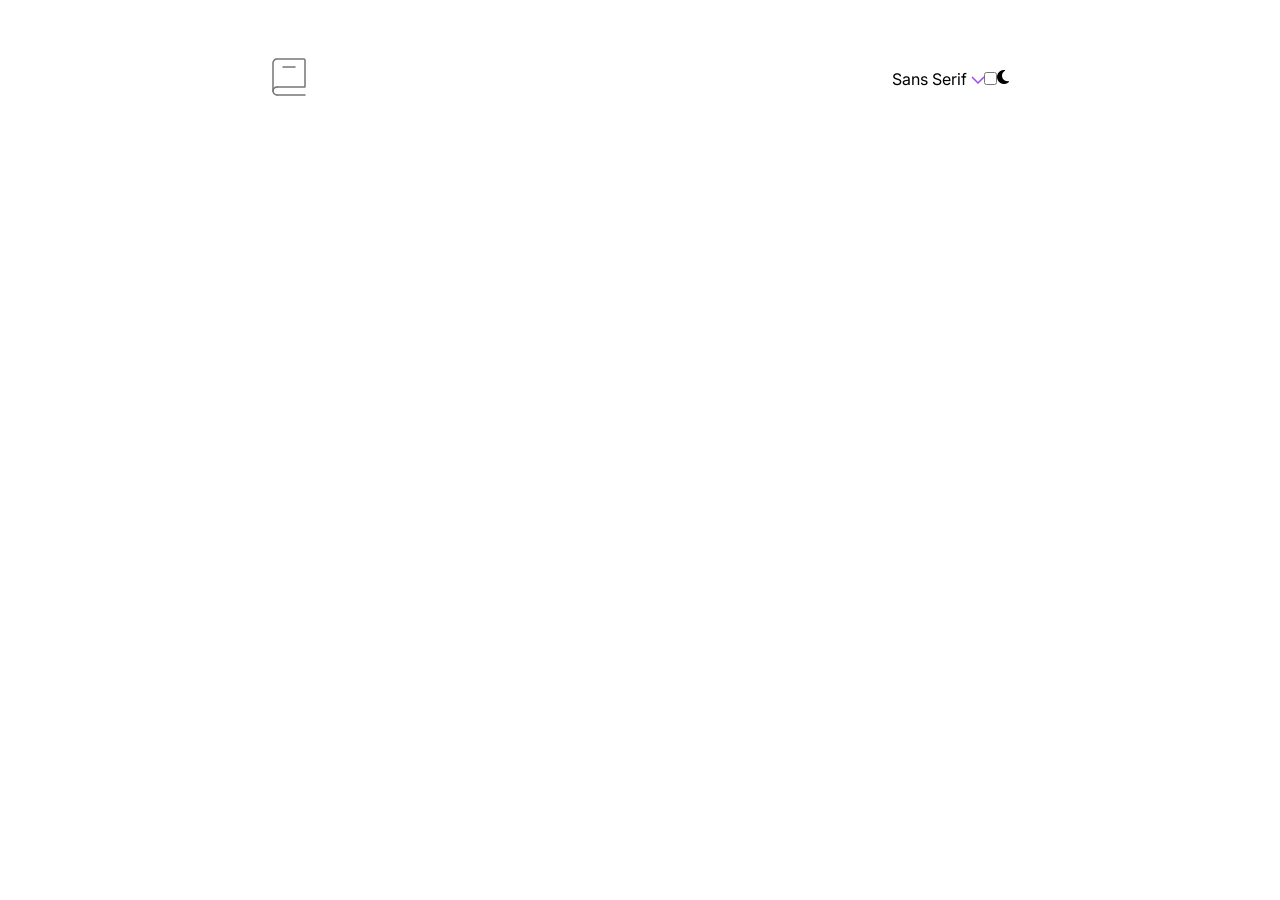
==== index..html @ 3af65f43 "Header da ki elemanlar yatay olarak hizalandı ve konumları belirlendi." ====
<!DOCTYPE html>
<html lang="en">
<head>
    <meta charset="UTF-8">
    <meta http-equiv="X-UA-Compatible" content="IE=edge">
    <meta name="viewport" content="width=device-width, initial-scale=1.0">
    <link rel="stylesheet" href="https://cdnjs.cloudflare.com/ajax/libs/font-awesome/6.5.1/css/all.min.css" integrity="sha512-DTOQO9RWCH3ppGqcWaEA1BIZOC6xxalwEsw9c2QQeAIftl+Vegovlnee1c9QX4TctnWMn13TZye+giMm8e2LwA==" crossorigin="anonymous" referrerpolicy="no-referrer" />
    <link rel="stylesheet" href="assets/css/dictionary-styling.css">
    <title>Dictionary Web App</title>
</head>
<body>
    <header class="top-bar container">
        <div class="left-side">
            <img src="assets/icons/iconoir_book.svg" alt="">
        </div>
        <div class="right-side">
            <div class="font-selector-container">
                <span class="font-family">
                    Sans Serif
                </span>
                <img src="assets/icons/arrow-down.svg" alt="">
            </div>
            <div class="dark-theme-container">
                <label class="toggle" for="dark-theme-selector">
                    <input class="toggle-input" type="checkbox" id="dark-theme-selector">
                    <div class="toggle-fill">
                    </div>
                </label>
                <i class="fa-solid fa-moon"></i>
            </div>
        </div>
    </header>
</body>
</html>
---- assets/css/dictionary-styling.css ----
@import url('https://fonts.googleapis.com/css2?family=Inconsolata:wght@400;700&family=Inter:wght@400;700&family=Lora:wght@400;700&display=swap');

*,*::after,*::before{
    padding: 0;
    margin: 0;
    box-sizing: border-box;
}

body{
    font-family: 'Inter', sans-serif;
}

.container{
    width: 737px;
    margin: 58px auto auto auto;
}

.top-bar{
    display: flex;
    justify-content: space-between;
    align-items: center;
}

.right-side{
    display: flex;
}

.dark-theme-container{
    display: flex;
}
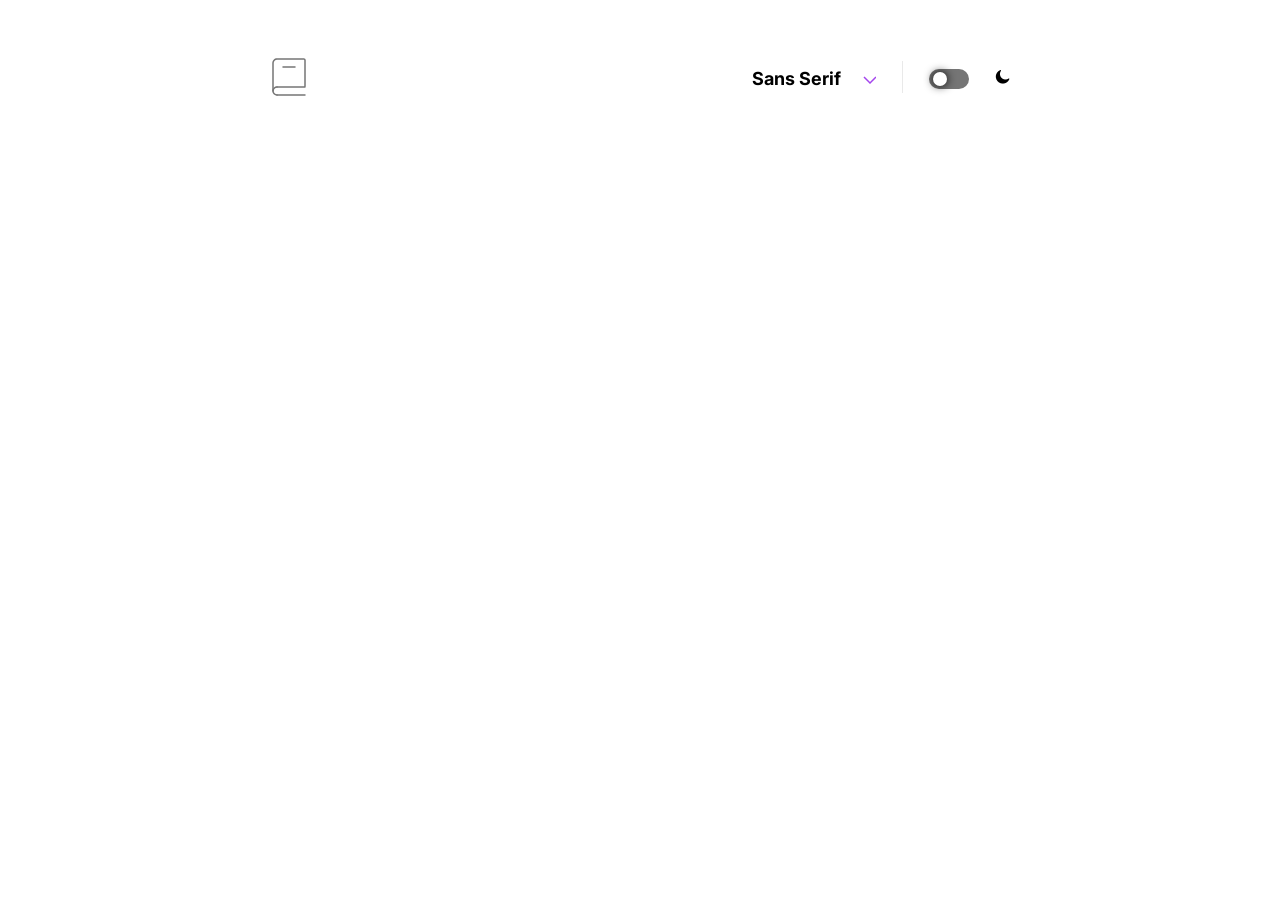
==== commit d61d26a2: "Header kısmı için html ve css işlemleri tamamlandı" ====
--- a/index..html
+++ b/index..html
@@ -20,6 +20,9 @@
                 </span>
                 <img src="assets/icons/arrow-down.svg" alt="">
             </div>
+            <div class="stick-container">
+                <img src="assets/icons/stick.svg" alt="">
+            </div>
             <div class="dark-theme-container">
                 <label class="toggle" for="dark-theme-selector">
                     <input class="toggle-input" type="checkbox" id="dark-theme-selector">
--- a/assets/css/dictionary-styling.css
+++ b/assets/css/dictionary-styling.css
@@ -23,8 +23,62 @@
 
 .right-side{
     display: flex;
+    align-items: center;
 }
 
 .dark-theme-container{
     display: flex;
+    width: 80px;
+    justify-items: center;
+    justify-content: space-between;
+}
+
+.font-family{
+    margin-right: 18px;
+    font-size: 18px;
+    line-height: 24px;
+    font-weight: 700;
+}
+
+.stick-container{
+    margin: 0px 26px;
+}
+
+.toggle{
+    width: 40px;
+    height: 20px;
+    border-radius: 10px;
+    display: inline-block;
+    cursor: pointer;
+}
+.toggle-input{
+    display: none;
+}
+.toggle-fill{
+    position: relative;
+    width: 40px;
+    height: 20px;
+    border-radius: 20px;
+    background: #757575;
+}
+
+.toggle-fill::after{
+    content: "";
+    position: absolute;
+    top: 3.4px;
+    left: 4px;
+    height: 14px;
+    width: 14px;
+    background: #ffff;
+    box-shadow: 0 0 10px rgba(0,0,0.25);
+    border-radius: 50%;
+    transition: transform .5s;
+}
+
+.toggle-input:checked ~ .toggle-fill::after{
+    transform: translateX(19px);
+}
+
+.fa-moon{
+    transform: rotate(-25deg);
 }
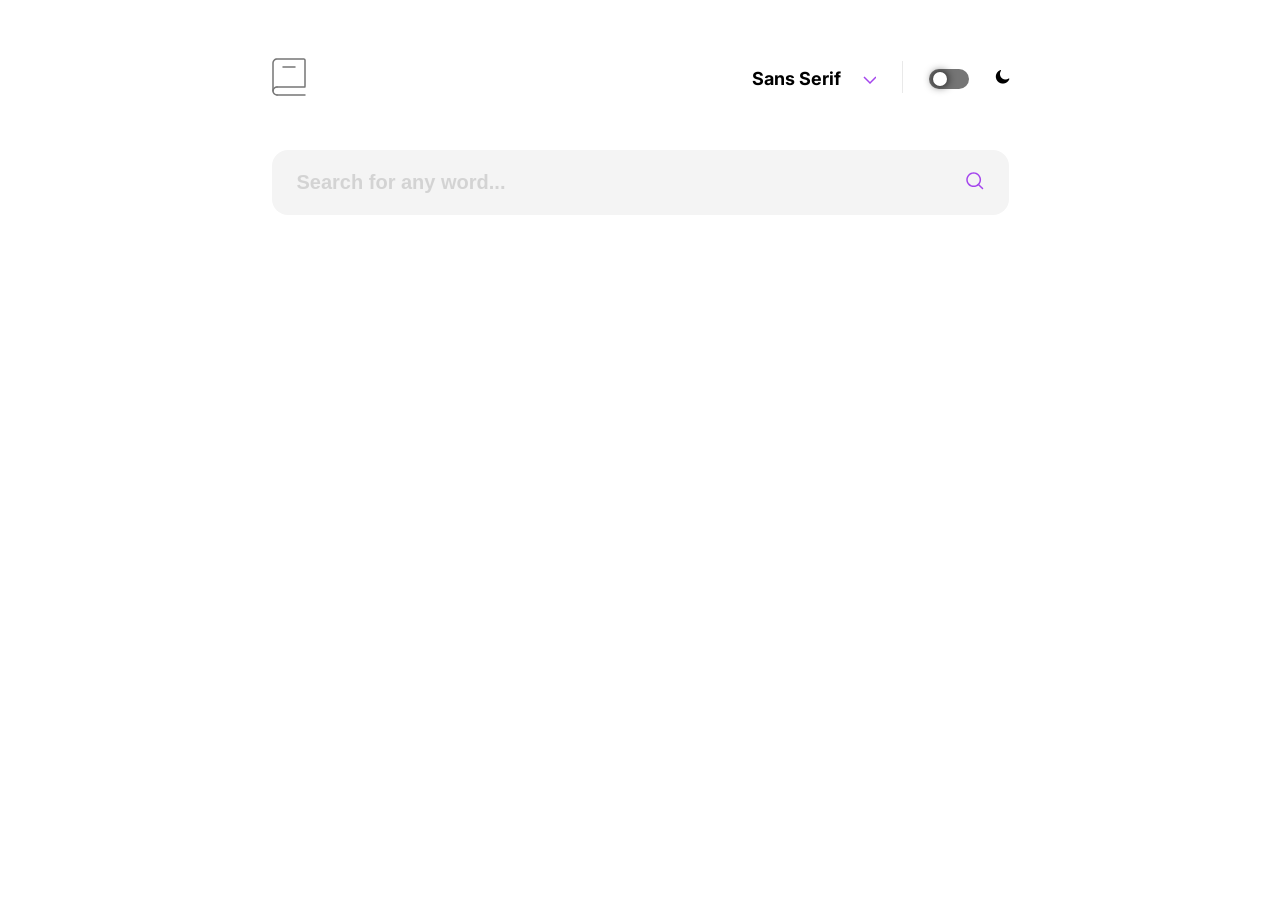
==== commit ac215959: "Sözlükte arama yapılabilmesi için bir input eklendi. input a gerekli css özellikleri verildi." ====
--- a/index..html
+++ b/index..html
@@ -9,6 +9,7 @@
     <title>Dictionary Web App</title>
 </head>
 <body>
+    <!-- Header Bolumu -->
     <header class="top-bar container">
         <div class="left-side">
             <img src="assets/icons/iconoir_book.svg" alt="">
@@ -33,5 +34,12 @@
             </div>
         </div>
     </header>
+    <!-- Search Bolumu -->
+    <div class="search-container container">
+        <input type="text" placeholder="Search for any word...">
+        <span class="search-icon">
+            <img src="assets/icons/search-icon.svg" alt="">
+        </span>
+    </div>
 </body>
 </html>
--- a/assets/css/dictionary-styling.css
+++ b/assets/css/dictionary-styling.css
@@ -8,13 +8,15 @@
 
 body{
     font-family: 'Inter', sans-serif;
+    margin-top: 58px;
 }
 
 .container{
     width: 737px;
-    margin: 58px auto auto auto;
+    margin: auto;
 }
 
+/*  HEADER BOLUMU */
 .top-bar{
     display: flex;
     justify-content: space-between;
@@ -24,6 +26,10 @@
 .right-side{
     display: flex;
     align-items: center;
+}
+
+.font-selector-container{
+    cursor: pointer;
 }
 
 .dark-theme-container{
@@ -81,4 +87,38 @@
 
 .fa-moon{
     transform: rotate(-25deg);
+}
+
+/* Search Bolumu */
+.search-container{
+    margin-top: 50px;
+    position: relative;
+}
+
+.search-container input{
+    width: 100%;
+    border-radius: 16px;
+    background: #F4F4F4;
+    padding: 20px 24px;
+    border: none;
+    color: #2D2D2D;
+    font-size: 20px;
+    font-weight: 700;
+    border: 1px solid transparent;
+}
+
+.search-container input::placeholder{
+    opacity: 0.25;
+}
+
+.search-container input:focus{
+    outline: #A445ED;
+    border: 1px solid #A445ED ;
+}
+
+.search-icon{
+    position: absolute;
+    top: 50%;
+    right: 25px;
+    transform: translateY(-50%);
 }
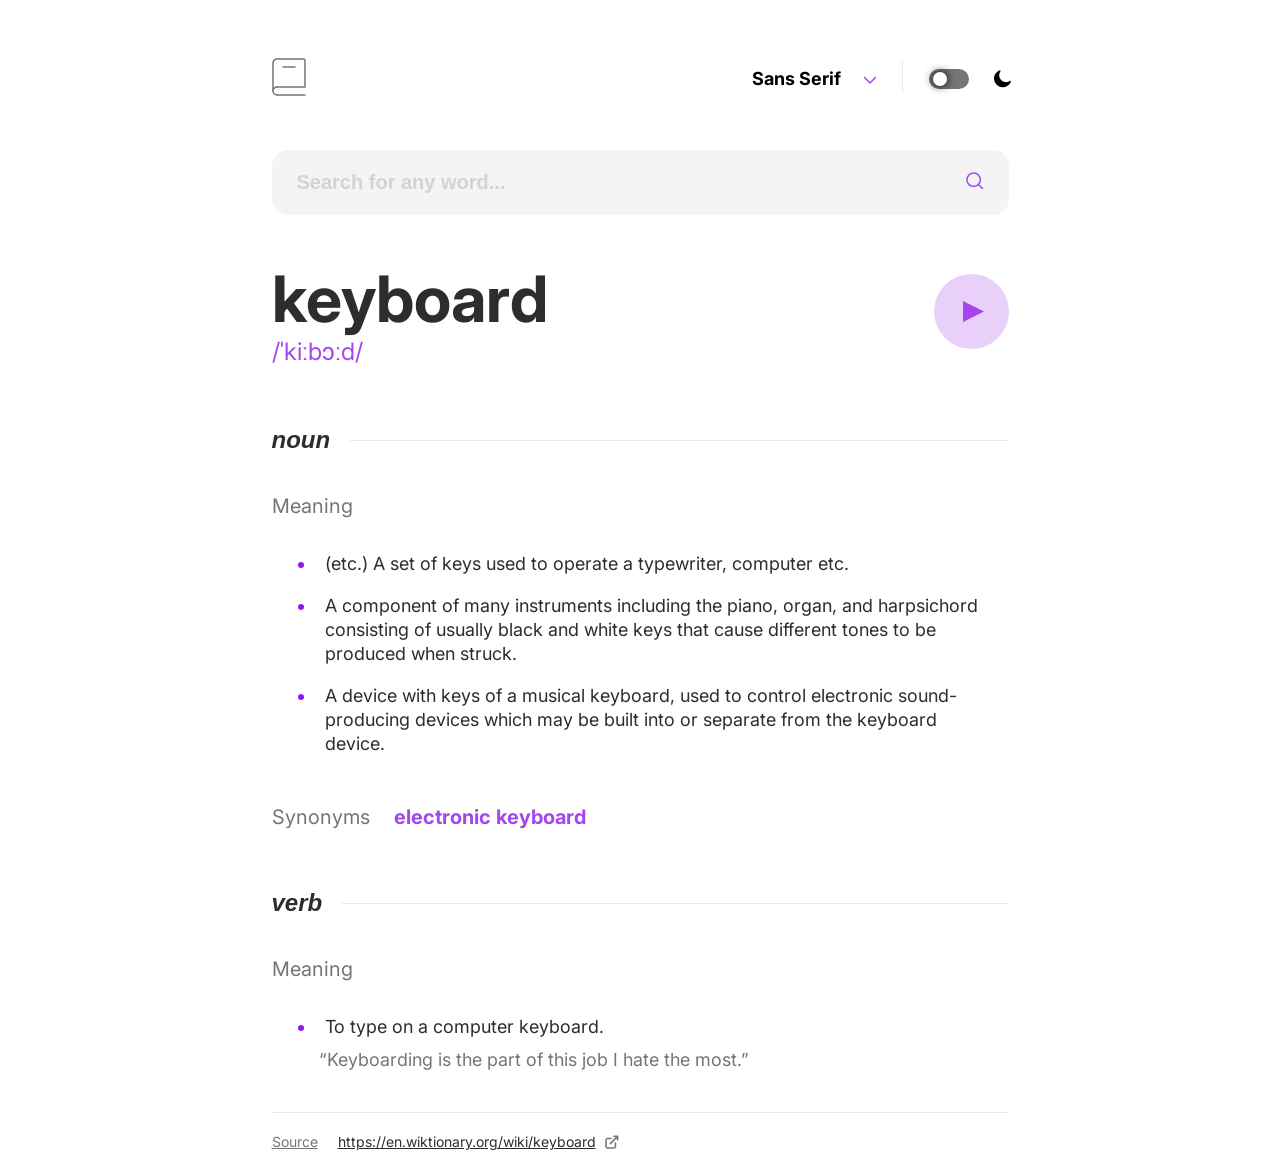
==== commit 2ed000ab: "Arama sonucu bölümü html ve css olarak tamamlandı. Bundan sonra ki işlemler Javascript ile arama son" ====
--- a/index..html
+++ b/index..html
@@ -35,11 +35,58 @@
         </div>
     </header>
     <!-- Search Bolumu -->
-    <div class="search-container container">
+    <section class="search-container container">
         <input type="text" placeholder="Search for any word...">
         <span class="search-icon">
             <img src="assets/icons/search-icon.svg" alt="">
         </span>
-    </div>
+    </section>
+    <!-- Arama Sonucu Bolumu -->
+    <section class="search-result-container container">
+        <div class="search-result">
+            <div class="search-result-text-container">
+                <h2 class="result-text">keyboard</h2>
+                <span class="result-pronunciation">/ˈkiːbɔːd/</span>
+            </div>
+            <button class="voiceover">
+                <img src="assets/icons/voice-icon.svg" alt="">
+            </button>
+        </div>
+        <div class="word-type">
+            <span class="word-type-text">noun</span>
+            <div class="line"></div>
+        </div>
+        <div class="meaning-container">
+            <h3>Meaning</h3>
+            <ul class="meaning-description-list">
+                <li class="description-element">(etc.) A set of keys used to operate a typewriter, computer etc.</li>
+                <li class="description-element">A component of many instruments including the piano, organ, and harpsichord consisting of usually black and white keys that cause different tones to be produced when struck.</li>
+                <li class="description-element">A device with keys of a musical keyboard, used to control electronic sound-producing devices which may be built into or separate from the keyboard device.</li>
+            </ul>
+        </div>
+        <div class="synonim-container">
+            <span class="synonyms-title">Synonyms</span>
+            <a href="#" class="synonyms-content">electronic keyboard</a>
+        </div>
+        <div class="word-type">
+            <span class="word-type-text">verb</span>
+            <div class="line"></div>
+        </div>
+        <div class="meaning-container">
+            <h3>Meaning</h3>
+            <ul class="meaning-description-list">
+                <li class="description-element">To type on a computer keyboard.</li>
+            </ul>
+            <span class="example">“Keyboarding is the part of this job I hate the most.”</span>
+        </div>
+        <div class="line last-line"></div>
+        <div class="source-container">
+            <span class="source-title">Source</span>
+            <div class="source-link-container">
+                <a class="source-link" target="_blank" href="https://en.wiktionary.org/wiki/keyboard">https://en.wiktionary.org/wiki/keyboard</a>
+                <img src="assets/icons/source-link.svg" alt="">
+            </div>
+        </div>
+    </section>
 </body>
 </html>
--- a/assets/css/dictionary-styling.css
+++ b/assets/css/dictionary-styling.css
@@ -87,6 +87,7 @@
 
 .fa-moon{
     transform: rotate(-25deg);
+    font-size: 20px;
 }
 
 /* Search Bolumu */
@@ -121,4 +122,142 @@
     top: 50%;
     right: 25px;
     transform: translateY(-50%);
+}
+
+/* Arama Sonucu Bolumu */
+
+.search-result-container{
+    margin-top: 45px;
+}
+
+.search-result{
+    display: flex;
+    justify-content: space-between;
+    align-items: center;
+}
+
+.result-text{
+    color: #2D2D2D;
+    font-feature-settings: 'clig' off, 'liga' off;
+    font-size: 64px;
+    font-weight: 700;
+}
+
+.result-pronunciation{
+    margin-top: 8px;
+    color: #A445ED;
+    font-feature-settings: 'clig' off, 'liga' off;
+    font-size: 24px;
+}
+
+.voiceover{
+    cursor: pointer;
+    background-color: transparent;
+    border: none;
+}
+
+.word-type{
+    margin-top: 60px;
+    display: flex;
+    align-items: center;
+}
+
+.word-type-text{
+    color:#2D2D2D;
+    font-size: 24px;
+    font-style: italic;
+    font-weight: 700;
+    margin-right: 20px;
+}
+
+.line{
+    height: 1px;
+    background: #E9E9E9;
+    width: 100%;
+}
+
+.meaning-container{
+    margin-top: 40px;
+}
+
+.meaning-container h3 {
+    color: #757575;
+    font-feature-settings: 'clig' off, 'liga' off;
+    font-size: 20px;
+    font-style: normal;
+    font-weight: 400;
+    line-height: normal;
+}
+
+.meaning-description-list{
+    margin-top: 25px;
+    padding-left: 44px;
+}
+
+.description-element{
+    padding: 9px;
+    color: #2D2D2D;
+    font-feature-settings: 'clig' off, 'liga' off;
+    font-size: 18px;
+    line-height: 24px;
+}
+
+.description-element::marker{
+    color: #8F19E8;
+}
+
+.synonim-container{
+    margin-top: 40px;
+}
+
+.synonyms-title {
+    color:#757575;
+    font-feature-settings: 'clig' off, 'liga' off;
+    font-size: 20px;
+    margin-right: 20px;
+}
+
+.synonyms-content{
+    color:#A445ED;
+    font-size: 20px;
+    font-weight: 700;
+    text-decoration: none;
+}
+
+.example{
+    margin-left: 47px;
+    color:#757575;
+    font-feature-settings: 'clig' off, 'liga' off;
+    font-size: 18px;
+    line-height: 24px;
+}
+
+.last-line{
+    margin-top: 40px;
+}
+
+.source-container{
+    margin-top: 20px;
+    display: flex;
+    align-items: center;
+}
+
+.source-title{
+    color: #757575;
+    font-feature-settings: 'clig' off, 'liga' off;
+    font-size: 14px;
+    text-decoration-line: underline;
+    margin-right: 20px;
+}
+
+.source-link-container{
+    display: flex;
+    align-items: center;
+}
+
+.source-link{
+    color:#2D2D2D;
+    font-size: 14px;
+    text-decoration-line: underline;
+    margin-right: 9px;
 }
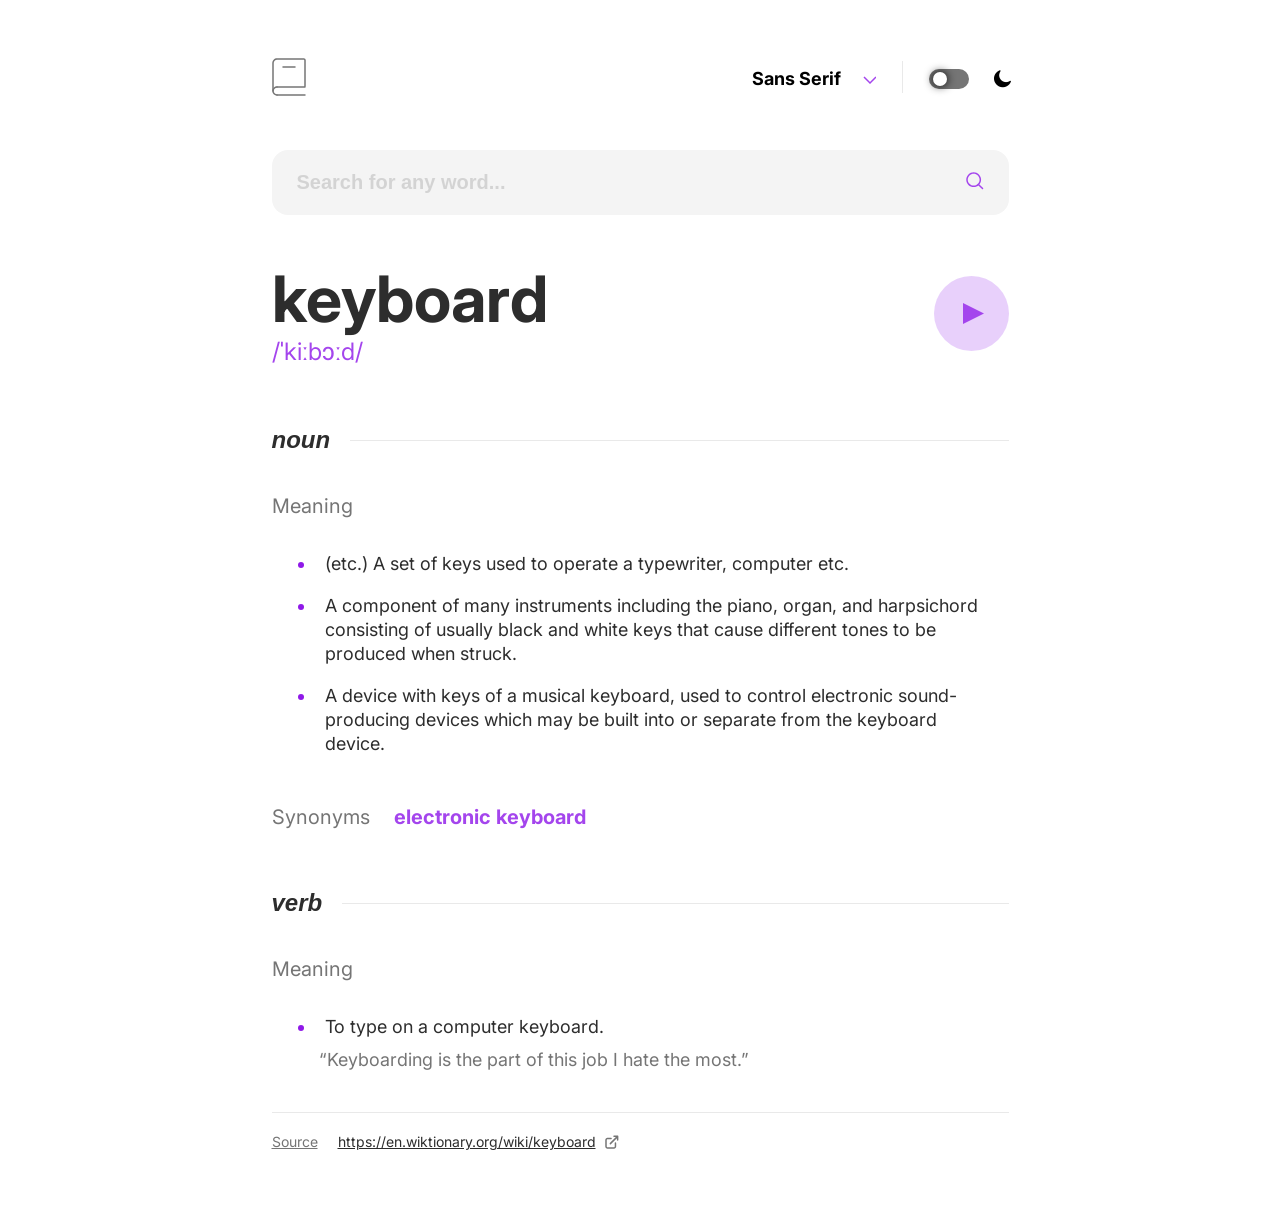
==== commit 16c048fd: "Hover effectleri tamamlandı. Font seçimi için bir font selector eklendi." ====
--- a/index..html
+++ b/index..html
@@ -20,6 +20,11 @@
                     Sans Serif
                 </span>
                 <img src="assets/icons/arrow-down.svg" alt="">
+                <div class="font-family-container">
+                    <span class="font-type">Sans Serif</span>
+                    <span class="font-type">Sans</span>
+                    <span class="font-type">Mono</span>
+                </div>
             </div>
             <div class="stick-container">
                 <img src="assets/icons/stick.svg" alt="">
@@ -36,7 +41,7 @@
     </header>
     <!-- Search Bolumu -->
     <section class="search-container container">
-        <input type="text" placeholder="Search for any word...">
+        <input class="search-input" type="text" placeholder="Search for any word...">
         <span class="search-icon">
             <img src="assets/icons/search-icon.svg" alt="">
         </span>
@@ -49,7 +54,6 @@
                 <span class="result-pronunciation">/ˈkiːbɔːd/</span>
             </div>
             <button class="voiceover">
-                <img src="assets/icons/voice-icon.svg" alt="">
             </button>
         </div>
         <div class="word-type">
--- a/assets/css/dictionary-styling.css
+++ b/assets/css/dictionary-styling.css
@@ -9,6 +9,7 @@
 body{
     font-family: 'Inter', sans-serif;
     margin-top: 58px;
+    margin-bottom: 58px;
 }
 
 .container{
@@ -66,6 +67,7 @@
     height: 20px;
     border-radius: 20px;
     background: #757575;
+    transition: background .25s ease;
 }
 
 .toggle-fill::after{
@@ -154,6 +156,10 @@
     cursor: pointer;
     background-color: transparent;
     border: none;
+    background-image: url('../icons/voice-icon.svg');
+    width: 75px;
+    height: 75px;
+    transition: background-image .15s ease;
 }
 
 .word-type{
@@ -260,4 +266,62 @@
     font-size: 14px;
     text-decoration-line: underline;
     margin-right: 9px;
-}+}
+
+/* Hover Effects */
+
+.voiceover:hover{
+    background-image: url('../icons/voice-icon-hover.svg');
+}
+
+.toggle-fill:hover{
+    background: #A445ED;
+}
+
+.synonyms-content:hover{
+    text-decoration: underline;
+}
+
+.search-input:hover{
+    cursor: pointer;
+}
+
+.font-selector-container{
+    position: relative;
+}
+
+.font-family-container{
+    display: flex;
+    flex-direction: column;
+    justify-content: space-around;
+    opacity: 0;
+    position: absolute;
+    border-radius: 16px;
+    background: #FFF;
+    box-shadow: 0px 5px 30px 0px rgba(0, 0, 0, 0.10);
+    padding: 24px;
+    z-index: -1;
+    width: 183px;
+    height: 152px;
+    top: 38px;
+    left: -55px;
+    transition: all 1s ease;
+}
+
+.font-selector-container:hover .font-family-container , .font-family-container:hover{
+    z-index: 999;
+    opacity: 1;
+}
+
+.font-type{
+    color:#2D2D2D;
+    font-size: 18px;
+    font-weight: 700;
+    line-height: 24px;
+    transition: color .3s ease;
+}
+
+.font-type:hover{
+    color: #A445ED;
+}
+
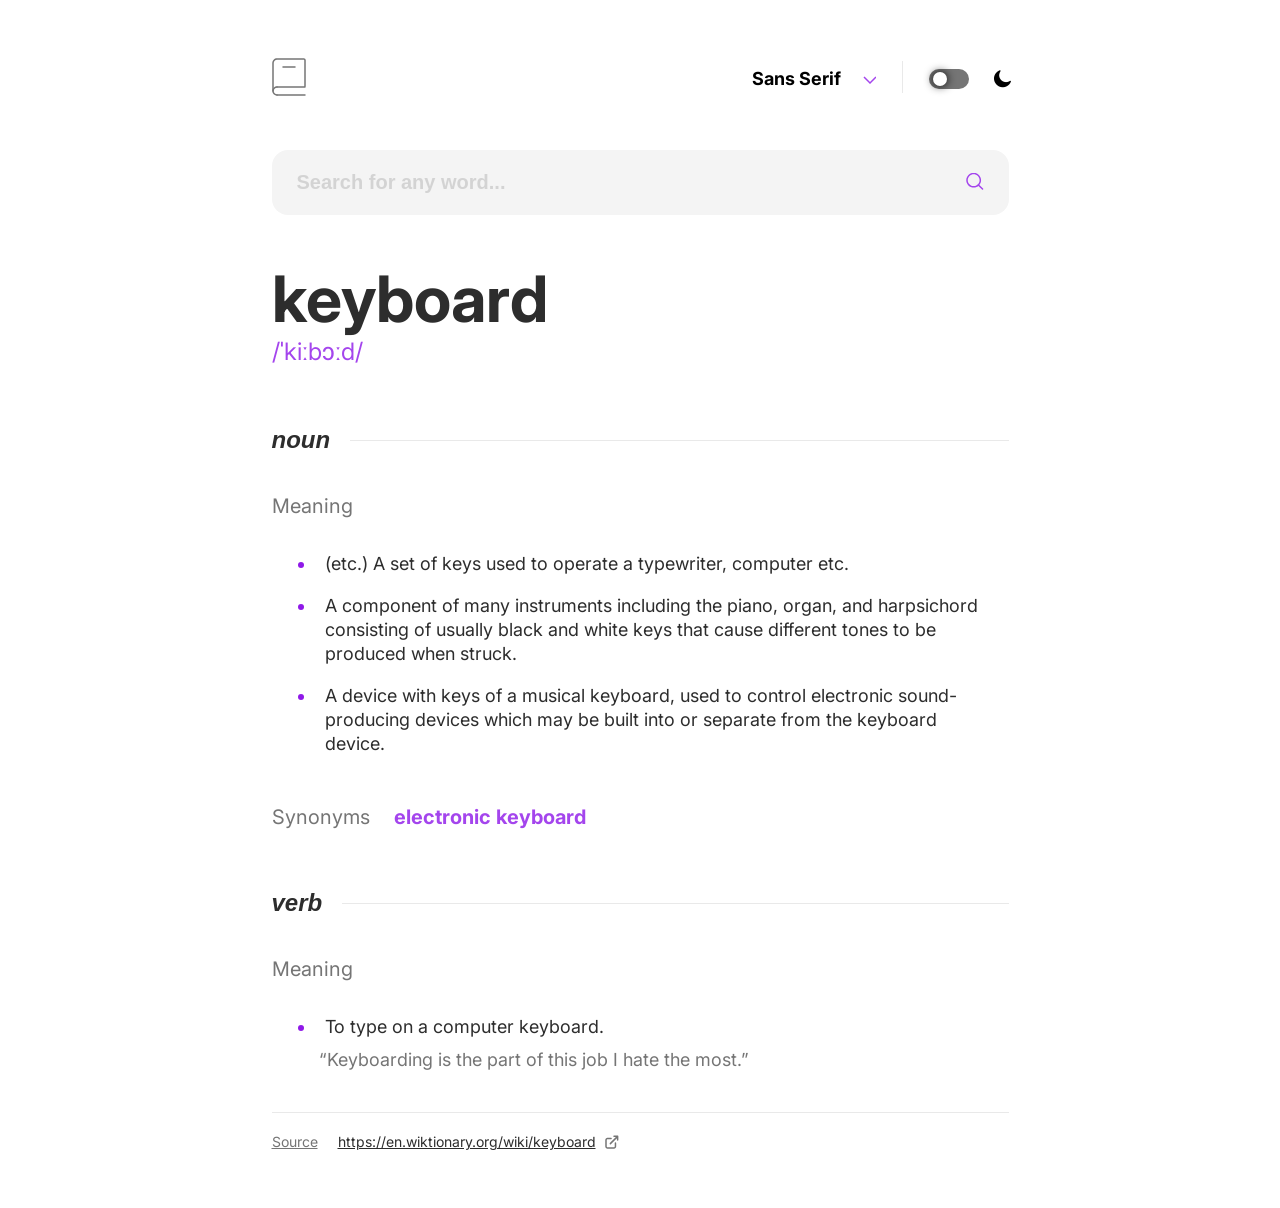
==== commit 2e9c8834: "input elemanı form içine alındı. böylece kullanıcı ikona tıkladığında veya enter tuşuna bastığında s" ====
--- a/index..html
+++ b/index..html
@@ -6,6 +6,7 @@
     <meta name="viewport" content="width=device-width, initial-scale=1.0">
     <link rel="stylesheet" href="https://cdnjs.cloudflare.com/ajax/libs/font-awesome/6.5.1/css/all.min.css" integrity="sha512-DTOQO9RWCH3ppGqcWaEA1BIZOC6xxalwEsw9c2QQeAIftl+Vegovlnee1c9QX4TctnWMn13TZye+giMm8e2LwA==" crossorigin="anonymous" referrerpolicy="no-referrer" />
     <link rel="stylesheet" href="assets/css/dictionary-styling.css">
+    <link rel="stylesheet" href="assets/css/dictionary-styling-mobile.css">
     <title>Dictionary Web App</title>
 </head>
 <body>
@@ -41,10 +42,12 @@
     </header>
     <!-- Search Bolumu -->
     <section class="search-container container">
-        <input class="search-input" type="text" placeholder="Search for any word...">
-        <span class="search-icon">
-            <img src="assets/icons/search-icon.svg" alt="">
-        </span>
+        <form id="search-form">
+            <input id="search" class="search-input" name="word" type="text" placeholder="Search for any word...">
+            <button type="submit" class="search-btn">
+                <img src="assets/icons/search-icon.svg" alt="">
+            </button>
+        </form>
     </section>
     <!-- Arama Sonucu Bolumu -->
     <section class="search-result-container container">
@@ -53,11 +56,9 @@
                 <h2 class="result-text">keyboard</h2>
                 <span class="result-pronunciation">/ˈkiːbɔːd/</span>
             </div>
-            <button class="voiceover">
-            </button>
         </div>
         <div class="word-type">
-            <span class="word-type-text">noun</span>
+            <span id="noun" class="word-type-text">noun</span>
             <div class="line"></div>
         </div>
         <div class="meaning-container">
@@ -92,5 +93,13 @@
             </div>
         </div>
     </section>
+
+    <script src="assets/js/dictionary.js"></script>
+    <script>
+        function playAudio(){
+            const audio = document.querySelector('#audio');
+            audio.play();
+        }
+    </script>
 </body>
 </html>
--- a/assets/css/dictionary-styling.css
+++ b/assets/css/dictionary-styling.css
@@ -29,7 +29,7 @@
     align-items: center;
 }
 
-.font-selector-container{
+.font-family , .font-selector-container > img{
     cursor: pointer;
 }
 
@@ -41,7 +41,7 @@
 }
 
 .font-family{
-    margin-right: 18px;
+    padding-right:18px;
     font-size: 18px;
     line-height: 24px;
     font-weight: 700;
@@ -119,11 +119,15 @@
     border: 1px solid #A445ED ;
 }
 
-.search-icon{
+.search-btn{
     position: absolute;
     top: 50%;
-    right: 25px;
+    padding: 25px;
+    right: 0px;
     transform: translateY(-50%);
+    border: none;
+    background: transparent;
+    cursor: pointer;
 }
 
 /* Arama Sonucu Bolumu */
@@ -280,10 +284,6 @@
 
 .synonyms-content:hover{
     text-decoration: underline;
-}
-
-.search-input:hover{
-    cursor: pointer;
 }
 
 .font-selector-container{
@@ -299,13 +299,13 @@
     border-radius: 16px;
     background: #FFF;
     box-shadow: 0px 5px 30px 0px rgba(0, 0, 0, 0.10);
-    padding: 24px;
+    padding: 24px 63px 24px 24px;
     z-index: -1;
-    width: 183px;
-    height: 152px;
+    height: auto;
     top: 38px;
     left: -55px;
     transition: all 1s ease;
+    gap: 16px;
 }
 
 .font-selector-container:hover .font-family-container , .font-family-container:hover{
@@ -319,9 +319,29 @@
     font-weight: 700;
     line-height: 24px;
     transition: color .3s ease;
+    cursor: pointer;
 }
 
 .font-type:hover{
     color: #A445ED;
 }
 
+/* No Definition Found */
+
+.no-found{
+    text-align: center;
+    font-weight: 700;
+    font-size: 24px;
+    margin-bottom: 30px;
+}
+
+.message{
+    opacity: .5;
+    text-align: center;
+}
+
+.no-found-icon{
+    font-size: 70px;
+    text-align: center;
+    margin-bottom: 30px;
+}
--- a/assets/css/dictionary-styling-mobile.css
+++ b/assets/css/dictionary-styling-mobile.css
@@ -0,0 +1,72 @@
+@media(width <= 600px){
+    body{
+        margin-top: 24px;
+        margin-bottom: 24px;
+    }
+    .container{
+        width: 375px;
+    }
+    .stick-container{
+        margin: 0 16px;
+    }
+    .search-result-container{
+        margin-top: 24px;
+    }
+    .search-container{
+        margin-top: 24px;
+    }
+    .search-container input{
+        font-size: 16px;
+    }
+    .word-type{
+        margin-top: 24px;
+    }
+    .result-text{
+        font-size: 32px;
+    }
+    .result-pronunciation{
+        font-size: 18px;
+    }
+    .voiceover{
+        width: 48px;
+        height: 48px;
+        background-size: contain;
+    }
+    .meaning-container{
+        margin-top: 32px;
+    }
+    .word-type-text{
+        font-size: 18px;
+    }
+    .meaning-container h3{
+        font-size: 16px;
+    }
+    .description-element{
+        font-size: 15px;
+    }
+    .meaning-description-list{
+        padding-left: 25px;
+        margin-top: 17px;
+    }
+    .synonim-container{
+        margin-top: 24px;
+    }
+    .word-type{
+        margin-top: 33px;
+    }
+    .synonyms-title{
+        font-size: 16px;
+    }
+    .synonyms-content{
+        font-size: 16px;
+    }
+    .example{
+        font-size: 15px;
+    }
+    .last-line{
+        margin-top: 32px;
+    }
+    .source-container{
+        margin-top: 24px;
+    }
+}
